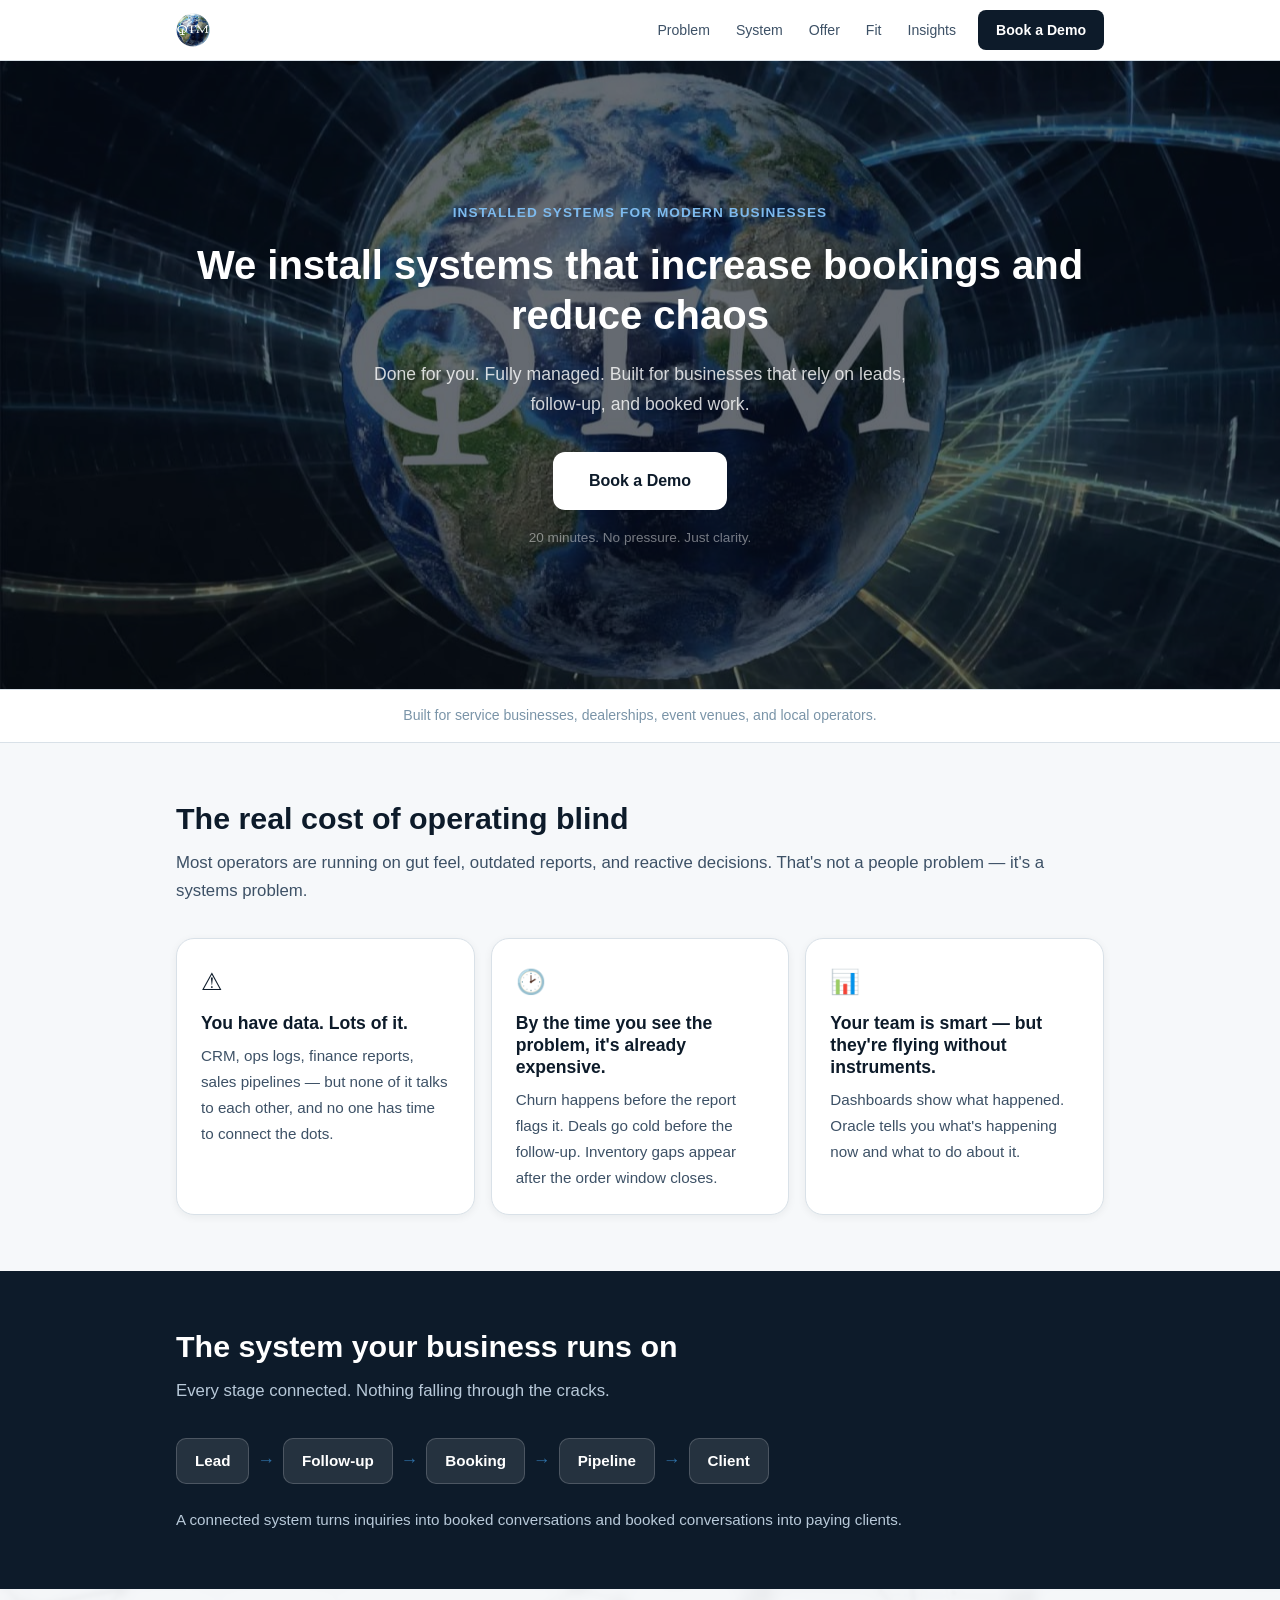
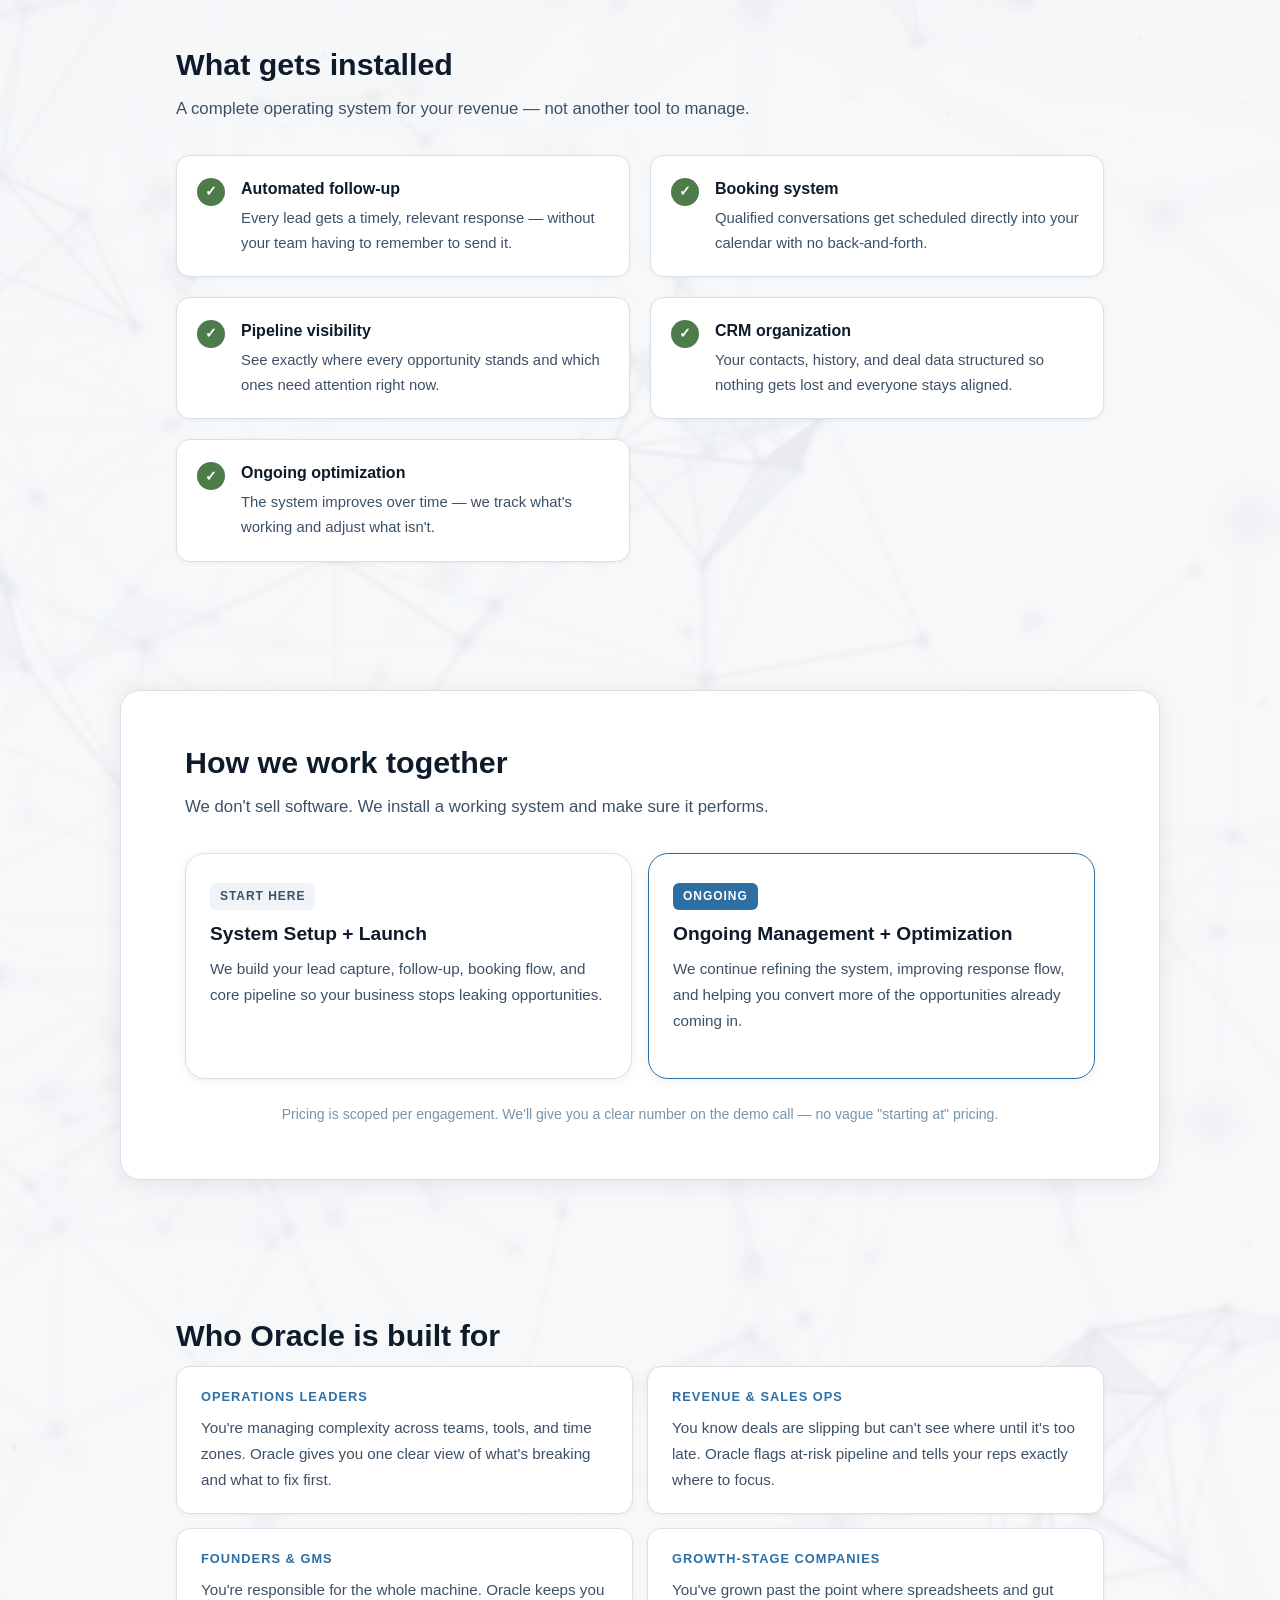
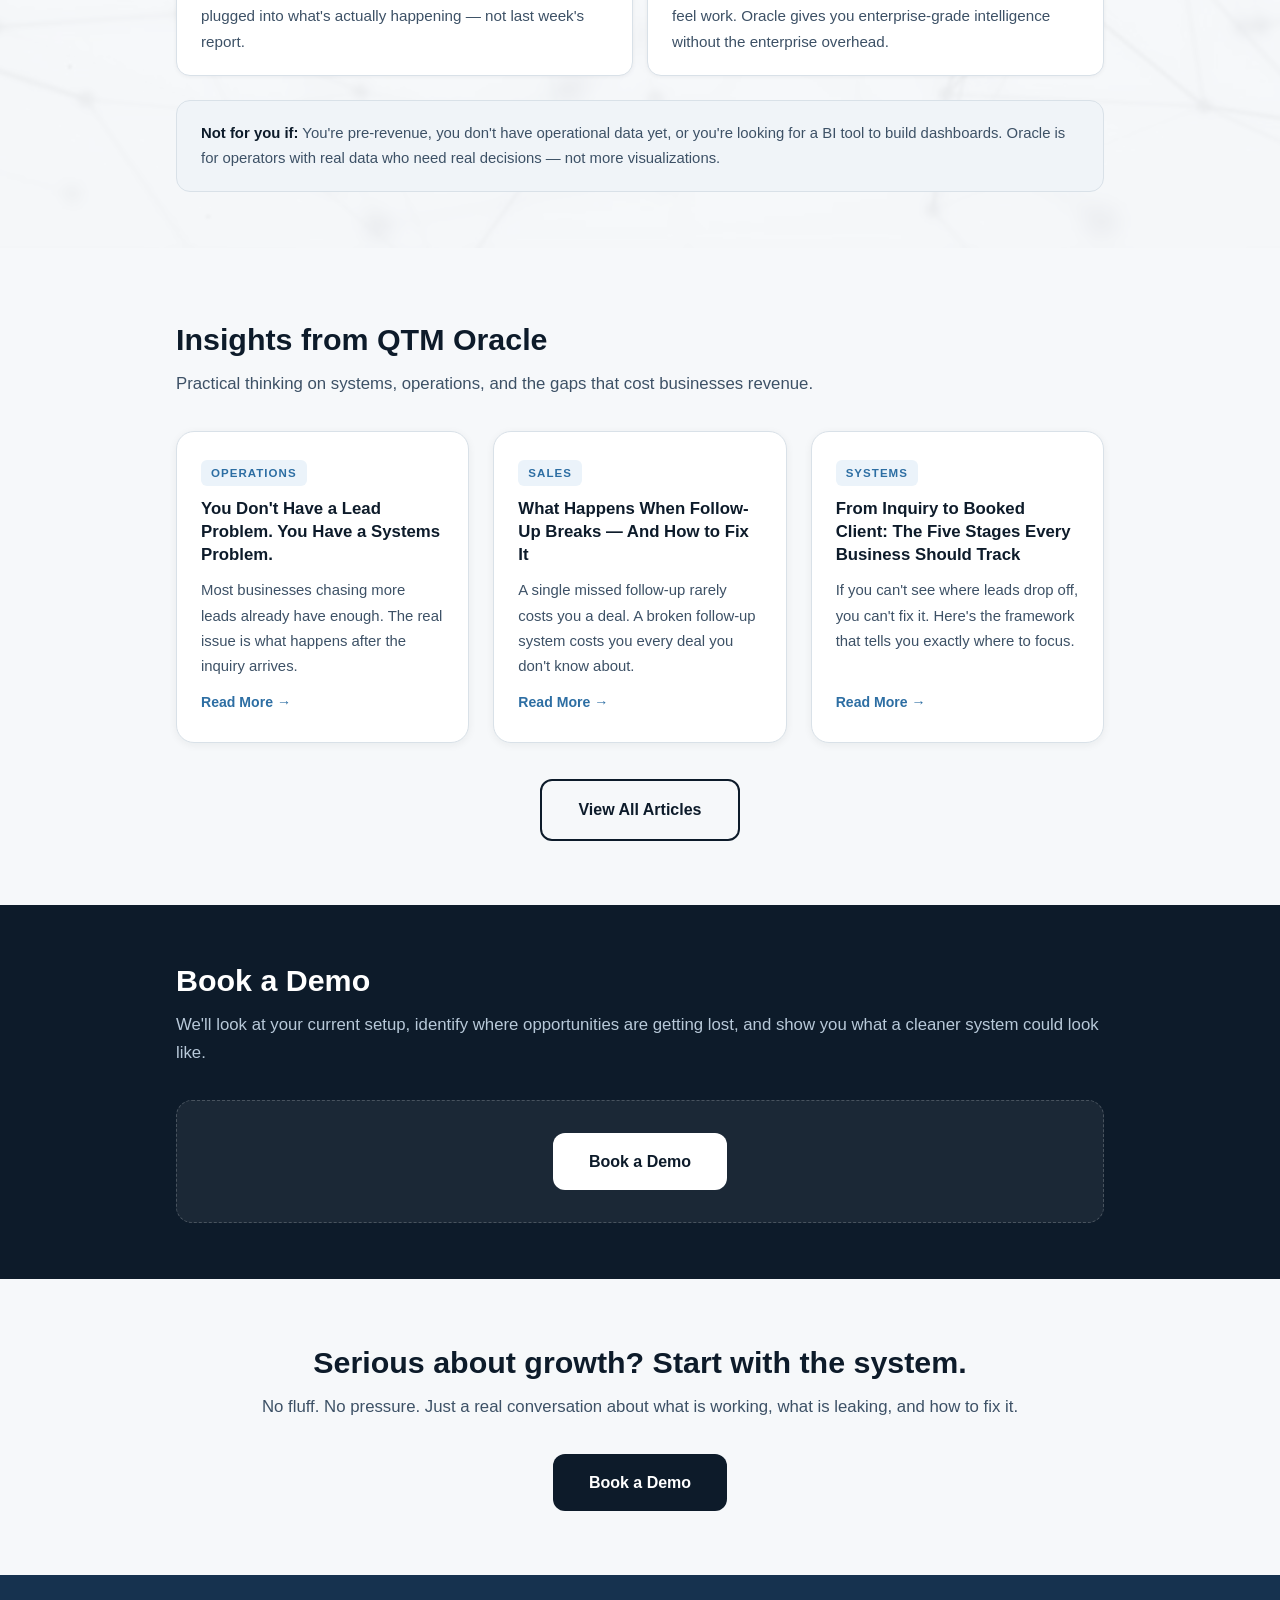
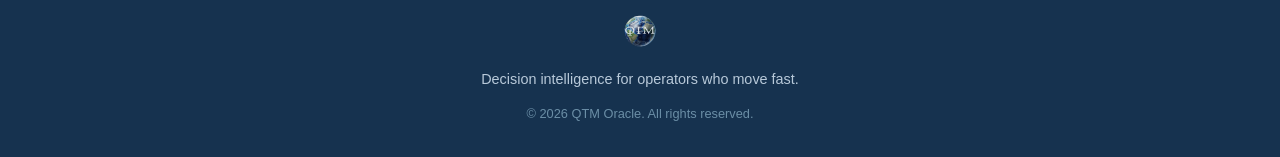
==== index.html @ 83e41370 "Initial QTM Oracle site" ====
<!DOCTYPE html>
<html lang="en">
<head>
  <meta charset="UTF-8" />
  <meta name="viewport" content="width=device-width, initial-scale=1.0" />
  <title>QTM Oracle — AI-Powered Decision Intelligence</title>
  <link rel="stylesheet" href="./styles.css" />
</head>
<body>

  <!-- 1. SITE HEADER -->
  <header class="site-header">
    <div class="header-inner">
      <a href="#" class="header-logo-link">
        <img src="./assets/logo.png" alt="QTM Oracle" class="brand-logo" />
      </a>
      <nav class="header-nav">
        <a href="#problem" class="nav-link">Problem</a>
        <a href="#system" class="nav-link">System</a>
        <a href="#offer" class="nav-link">Offer</a>
        <a href="#fit" class="nav-link">Fit</a>
        <a href="./blog.html" class="nav-link">Insights</a>
        <a href="#booking" class="btn-nav">Book a Demo</a>
      </nav>
    </div>
  </header>

  <!-- 2. HERO -->
  <section class="hero">
    <div class="hero-overlay"></div>
    <div class="container hero-content">
      <p class="hero-eyebrow">Installed systems for modern businesses</p>
      <h1 class="hero-headline">We install systems that increase bookings and reduce chaos</h1>
      <p class="hero-sub">Done for you. Fully managed. Built for businesses that rely on leads, follow-up, and booked work.</p>
      <a href="#booking" class="btn btn-hero">Book a Demo</a>
      <p class="hero-footnote">20 minutes. No pressure. Just clarity.</p>
    </div>
  </section>

  <!-- TRUST BAR -->
  <div class="trust-bar">
    <div class="container">
      <p class="trust-line">Built for service businesses, dealerships, event venues, and local operators.</p>
    </div>
  </div>

  <!-- 3. PROBLEM SECTION -->
  <section class="problem" id="problem">
    <div class="container">
      <h2 class="section-title">The real cost of operating blind</h2>
      <p class="section-intro">Most operators are running on gut feel, outdated reports, and reactive decisions. That's not a people problem — it's a systems problem.</p>
      <div class="card-grid">
        <div class="card">
          <div class="card-icon">&#9888;</div>
          <h3>You have data. Lots of it.</h3>
          <p>CRM, ops logs, finance reports, sales pipelines — but none of it talks to each other, and no one has time to connect the dots.</p>
        </div>
        <div class="card">
          <div class="card-icon">&#128337;</div>
          <h3>By the time you see the problem, it's already expensive.</h3>
          <p>Churn happens before the report flags it. Deals go cold before the follow-up. Inventory gaps appear after the order window closes.</p>
        </div>
        <div class="card">
          <div class="card-icon">&#128202;</div>
          <h3>Your team is smart — but they're flying without instruments.</h3>
          <p>Dashboards show what happened. Oracle tells you what's happening now and what to do about it.</p>
        </div>
      </div>
    </div>
  </section>

  <!-- 4. SYSTEM FLOW (DARK BAND) -->
  <section class="system-flow dark-band" id="system">
    <div class="container">
      <h2 class="section-title-light">The system your business runs on</h2>
      <p class="section-intro-light">Every stage connected. Nothing falling through the cracks.</p>
      <div class="flow-pipeline">
        <div class="flow-node">Lead</div>
        <div class="flow-arrow">&#8594;</div>
        <div class="flow-node">Follow-up</div>
        <div class="flow-arrow">&#8594;</div>
        <div class="flow-node">Booking</div>
        <div class="flow-arrow">&#8594;</div>
        <div class="flow-node">Pipeline</div>
        <div class="flow-arrow">&#8594;</div>
        <div class="flow-node">Client</div>
      </div>
      <p class="flow-tagline">A connected system turns inquiries into booked conversations and booked conversations into paying clients.</p>
    </div>
  </section>

  <!-- MID-PAGE SYSTEM ZONE: sections 5–7 share one background layer -->
  <div class="system-zone">

  <!-- 5. WHAT WE INSTALL -->
  <section class="what-we-install">
    <div class="container">
      <h2 class="section-title">What gets installed</h2>
      <p class="section-intro">A complete operating system for your revenue — not another tool to manage.</p>
      <div class="install-list">
        <div class="install-item">
          <div class="install-check">&#10003;</div>
          <div>
            <strong>Automated follow-up</strong>
            <p>Every lead gets a timely, relevant response — without your team having to remember to send it.</p>
          </div>
        </div>
        <div class="install-item">
          <div class="install-check">&#10003;</div>
          <div>
            <strong>Booking system</strong>
            <p>Qualified conversations get scheduled directly into your calendar with no back-and-forth.</p>
          </div>
        </div>
        <div class="install-item">
          <div class="install-check">&#10003;</div>
          <div>
            <strong>Pipeline visibility</strong>
            <p>See exactly where every opportunity stands and which ones need attention right now.</p>
          </div>
        </div>
        <div class="install-item">
          <div class="install-check">&#10003;</div>
          <div>
            <strong>CRM organization</strong>
            <p>Your contacts, history, and deal data structured so nothing gets lost and everyone stays aligned.</p>
          </div>
        </div>
        <div class="install-item">
          <div class="install-check">&#10003;</div>
          <div>
            <strong>Ongoing optimization</strong>
            <p>The system improves over time — we track what's working and adjust what isn't.</p>
          </div>
        </div>
      </div>
    </div>
  </section>

  <!-- 6. OFFER / PRICING APPROACH -->
  <section class="offer" id="offer">
    <div class="container">
      <h2 class="section-title">How we work together</h2>
      <p class="section-intro">We don't sell software. We install a working system and make sure it performs.</p>
      <div class="offer-cards">
        <div class="offer-card">
          <div class="offer-badge">Start here</div>
          <h3>System Setup + Launch</h3>
          <p class="offer-desc">We build your lead capture, follow-up, booking flow, and core pipeline so your business stops leaking opportunities.</p>
        </div>
        <div class="offer-card offer-card-accent">
          <div class="offer-badge offer-badge-accent">Ongoing</div>
          <h3>Ongoing Management + Optimization</h3>
          <p class="offer-desc">We continue refining the system, improving response flow, and helping you convert more of the opportunities already coming in.</p>
        </div>
      </div>
      <p class="offer-footnote">Pricing is scoped per engagement. We'll give you a clear number on the demo call — no vague "starting at" pricing.</p>
    </div>
  </section>

  <!-- 7. WHO THIS IS FOR -->
  <section class="who-its-for" id="fit">
    <div class="container">
      <h2 class="section-title">Who Oracle is built for</h2>
      <div class="persona-grid">
        <div class="persona-card">
          <div class="persona-role">Operations Leaders</div>
          <p>You're managing complexity across teams, tools, and time zones. Oracle gives you one clear view of what's breaking and what to fix first.</p>
        </div>
        <div class="persona-card">
          <div class="persona-role">Revenue &amp; Sales Ops</div>
          <p>You know deals are slipping but can't see where until it's too late. Oracle flags at-risk pipeline and tells your reps exactly where to focus.</p>
        </div>
        <div class="persona-card">
          <div class="persona-role">Founders &amp; GMs</div>
          <p>You're responsible for the whole machine. Oracle keeps you plugged into what's actually happening — not last week's report.</p>
        </div>
        <div class="persona-card">
          <div class="persona-role">Growth-Stage Companies</div>
          <p>You've grown past the point where spreadsheets and gut feel work. Oracle gives you enterprise-grade intelligence without the enterprise overhead.</p>
        </div>
      </div>
      <div class="not-for">
        <p><strong>Not for you if:</strong> You're pre-revenue, you don't have operational data yet, or you're looking for a BI tool to build dashboards. Oracle is for operators with real data who need real decisions — not more visualizations.</p>
      </div>
    </div>
  </section>

  </div><!-- end .system-zone -->

  <!-- BLOG PREVIEW -->
  <section class="blog-preview" id="insights">
    <div class="container">
      <h2 class="section-title">Insights from QTM Oracle</h2>
      <p class="section-intro">Practical thinking on systems, operations, and the gaps that cost businesses revenue.</p>
      <div class="blog-grid">
        <article class="blog-card">
          <div class="blog-tag">Operations</div>
          <h3>You Don't Have a Lead Problem. You Have a Systems Problem.</h3>
          <p>Most businesses chasing more leads already have enough. The real issue is what happens after the inquiry arrives.</p>
          <a href="./blog/lead-problem-vs-systems-problem.html" class="blog-read-more">Read More &rarr;</a>
        </article>
        <article class="blog-card">
          <div class="blog-tag">Sales</div>
          <h3>What Happens When Follow-Up Breaks — And How to Fix It</h3>
          <p>A single missed follow-up rarely costs you a deal. A broken follow-up system costs you every deal you don't know about.</p>
          <a href="./blog/follow-up-breaks-and-how-to-fix-it.html" class="blog-read-more">Read More &rarr;</a>
        </article>
        <article class="blog-card">
          <div class="blog-tag">Systems</div>
          <h3>From Inquiry to Booked Client: The Five Stages Every Business Should Track</h3>
          <p>If you can't see where leads drop off, you can't fix it. Here's the framework that tells you exactly where to focus.</p>
          <a href="./blog/inquiry-to-booked-client-five-stages.html" class="blog-read-more">Read More &rarr;</a>
        </article>
      </div>
      <div class="blog-cta-row">
        <a href="./blog.html" class="btn btn-outline">View All Articles</a>
      </div>
    </div>
  </section>

  <!-- 8. BOOKING SECTION -->
  <section class="booking dark-band" id="booking">
    <div class="container">
      <h2 class="section-title-light">Book a Demo</h2>
      <p class="section-intro-light">We'll look at your current setup, identify where opportunities are getting lost, and show you what a cleaner system could look like.</p>
      <div class="booking-placeholder">
        <a href="mailto:hello@qtmoracle.com" class="btn btn-light">Book a Demo</a>
      </div>
    </div>
  </section>

  <!-- 9. FINAL CTA -->
  <section class="final-cta">
    <div class="container">
      <h2 class="section-title">Serious about growth? Start with the system.</h2>
      <p class="section-intro">No fluff. No pressure. Just a real conversation about what is working, what is leaking, and how to fix it.</p>
      <a href="#booking" class="btn btn-primary">Book a Demo</a>
    </div>
  </section>

  <!-- 10. FOOTER -->
  <footer class="footer">
    <div class="container">
      <img src="./assets/logo.png" alt="QTM Oracle" class="footer-logo" />
      <p class="footer-tagline">Decision intelligence for operators who move fast.</p>
      <p class="footer-copy">&copy; 2026 QTM Oracle. All rights reserved.</p>
    </div>
  </footer>

</body>
</html>
---- styles.css ----
/* ============================================
   QTM ORACLE — STYLES
   Mobile-first, plain CSS
   ============================================ */

/* --- RESET & BASE --- */
*, *::before, *::after {
  box-sizing: border-box;
  margin: 0;
  padding: 0;
}

html {
  scroll-behavior: smooth;
}

body {
  background-color: #F6F8FA;
  color: #0D1B2A;
  font-family: -apple-system, BlinkMacSystemFont, 'Segoe UI', Roboto, 'Helvetica Neue', Arial, sans-serif;
  font-size: 16px;
  line-height: 1.6;
  -webkit-font-smoothing: antialiased;
}

/* --- CONTAINER --- */
.container {
  width: 100%;
  max-width: 680px;
  margin: 0 auto;
  padding: 0 20px;
}

/* --- TYPOGRAPHY --- */
h1, h2, h3 {
  line-height: 1.25;
  font-weight: 700;
}

h1 { font-size: clamp(1.75rem, 5vw, 2.5rem); }
h2 { font-size: clamp(1.4rem, 4vw, 2rem); }
h3 { font-size: 1.1rem; }

p {
  color: #3D5166;
  line-height: 1.7;
}

/* --- BUTTONS --- */
.btn {
  display: block;
  width: 100%;
  padding: 16px 24px;
  min-height: 48px;
  border-radius: 12px;
  font-size: 1rem;
  font-weight: 600;
  text-align: center;
  text-decoration: none;
  cursor: pointer;
  border: none;
  transition: opacity 0.15s ease, transform 0.1s ease;
}

.btn:active {
  transform: scale(0.98);
}

.btn-primary {
  background-color: #0D1B2A;
  color: #FFFFFF;
}

.btn-primary:hover {
  opacity: 0.88;
}

.btn-light {
  background-color: #FFFFFF;
  color: #0D1B2A;
}

.btn-light:hover {
  opacity: 0.9;
}

/* --- SECTION TITLES --- */
.section-title {
  font-size: clamp(1.4rem, 4vw, 1.9rem);
  color: #0D1B2A;
  margin-bottom: 12px;
}

.section-title-light {
  font-size: clamp(1.4rem, 4vw, 1.9rem);
  color: #FFFFFF;
  margin-bottom: 12px;
}

.section-intro {
  color: #3D5166;
  font-size: 1.05rem;
  margin-bottom: 32px;
}

.section-intro-light {
  color: #B8C9D9;
  font-size: 1.05rem;
  margin-bottom: 32px;
}

/* ============================================
   SECTIONS
   ============================================ */

/* 1. SITE HEADER */
.site-header {
  position: sticky;
  top: 0;
  z-index: 100;
  background-color: #FFFFFF;
  border-bottom: 1px solid #D9E1E8;
}

.header-inner {
  max-width: 1040px;
  margin: 0 auto;
  padding: 0 20px;
  display: flex;
  align-items: center;
  justify-content: space-between;
  min-height: 60px;
}

.header-logo-link {
  display: flex;
  align-items: center;
  flex-shrink: 0;
  text-decoration: none;
}

.brand-logo {
  height: 34px;
  width: auto;
}

.header-nav {
  display: flex;
  align-items: center;
  gap: 2px;
}

/* Nav text links — hidden on mobile, shown on tablet+ */
.nav-link {
  display: none;
  font-size: 0.88rem;
  font-weight: 500;
  color: #3D5166;
  text-decoration: none;
  padding: 8px 12px;
  border-radius: 8px;
  transition: color 0.15s ease, background-color 0.15s ease;
  white-space: nowrap;
}

.nav-link:hover {
  color: #0D1B2A;
  background-color: #F0F4F8;
}

/* Header CTA button — always visible */
.btn-nav {
  display: inline-flex;
  align-items: center;
  font-size: 0.88rem;
  font-weight: 600;
  color: #FFFFFF;
  background-color: #0D1B2A;
  text-decoration: none;
  padding: 9px 18px;
  border-radius: 8px;
  min-height: 36px;
  white-space: nowrap;
  transition: opacity 0.15s ease;
  margin-left: 8px;
}

.btn-nav:hover {
  opacity: 0.85;
}

/* Anchor offset — prevent sticky header from covering section titles */
#problem, #system, #offer, #fit, #insights, #booking {
  scroll-margin-top: 68px;
}

/* 2. HERO */
.hero {
  position: relative;
  background-image: url('./assets/qtm-splash.png');
  background-size: cover;
  background-position: center;
  background-repeat: no-repeat;
  padding: 80px 0;
  text-align: center;
}

.hero-overlay {
  position: absolute;
  inset: 0;
  background-color: rgba(8, 16, 26, 0.62);
  z-index: 0;
}

.hero-content {
  position: relative;
  z-index: 1;
}

.hero-eyebrow {
  font-size: 0.85rem;
  font-weight: 600;
  text-transform: uppercase;
  letter-spacing: 0.08em;
  color: #7DBAEE;
  margin-bottom: 16px;
}

.hero-headline {
  color: #FFFFFF;
  margin-bottom: 20px;
}

.hero-sub {
  font-size: 1.1rem;
  color: rgba(255, 255, 255, 0.8);
  margin-bottom: 32px;
  max-width: 560px;
  margin-left: auto;
  margin-right: auto;
}

.hero-footnote {
  font-size: 0.85rem;
  color: rgba(255, 255, 255, 0.45);
  margin-top: 16px;
}

/* Hero CTA button — white fill, dark text for contrast over image */
.btn-hero {
  background-color: #FFFFFF;
  color: #0D1B2A;
}

.btn-hero:hover {
  opacity: 0.9;
}

/* TRUST BAR */
.trust-bar {
  padding: 14px 0;
  border-top: 1px solid #D9E1E8;
  border-bottom: 1px solid #D9E1E8;
  background: #FFFFFF;
  text-align: center;
}

.trust-line {
  font-size: 0.88rem;
  color: #7A94A8;
  margin: 0;
}

/* 3. PROBLEM SECTION */
.problem {
  padding: 56px 0;
}

.card-grid {
  display: flex;
  flex-direction: column;
  gap: 16px;
}

.card {
  background: #FFFFFF;
  border: 1px solid #D9E1E8;
  border-radius: 18px;
  padding: 24px;
  box-shadow: 0 2px 8px rgba(13, 27, 42, 0.06);
}

.card-icon {
  font-size: 1.5rem;
  margin-bottom: 12px;
}

.card h3 {
  color: #0D1B2A;
  margin-bottom: 8px;
}

.card p {
  font-size: 0.95rem;
}

/* 4. SYSTEM FLOW — DARK BAND */
.dark-band {
  background-color: #0D1B2A;
  padding: 56px 0;
}

.flow-pipeline {
  display: flex;
  flex-wrap: wrap;
  align-items: center;
  gap: 8px;
  margin-bottom: 24px;
}

.flow-node {
  background: rgba(255, 255, 255, 0.1);
  border: 1px solid rgba(255, 255, 255, 0.18);
  border-radius: 10px;
  padding: 10px 18px;
  color: #FFFFFF;
  font-size: 0.95rem;
  font-weight: 600;
  white-space: nowrap;
}

.flow-arrow {
  color: #2D6EA3;
  font-size: 1.1rem;
  font-weight: 700;
  line-height: 1;
}

.flow-tagline {
  color: #B8C9D9;
  font-size: 0.95rem;
  line-height: 1.6;
}

/* MID-PAGE SYSTEM ZONE (sections 5–7) */
.system-zone {
  position: relative;
  isolation: isolate;
}

.system-zone::before {
  content: '';
  position: absolute;
  inset: 0;
  background-image: url('./assets/pattern.jpg');
  background-size: cover;
  background-position: center;
  background-repeat: no-repeat;
  opacity: 0.06;
  z-index: -1;
  pointer-events: none;
}

/* 5. WHAT WE INSTALL */
.what-we-install {
  padding: 56px 0;
}

.install-list {
  display: flex;
  flex-direction: column;
  gap: 20px;
}

.install-item {
  display: flex;
  align-items: flex-start;
  gap: 16px;
  background: #FFFFFF;
  border: 1px solid #D9E1E8;
  border-radius: 14px;
  padding: 20px;
  box-shadow: 0 1px 4px rgba(13, 27, 42, 0.05);
}

.install-check {
  flex-shrink: 0;
  width: 28px;
  height: 28px;
  background: #4D7C4A;
  color: #FFFFFF;
  border-radius: 50%;
  display: flex;
  align-items: center;
  justify-content: center;
  font-size: 0.85rem;
  font-weight: 700;
  margin-top: 2px;
}

.install-item strong {
  display: block;
  color: #0D1B2A;
  font-size: 1rem;
  margin-bottom: 4px;
}

.install-item p {
  font-size: 0.93rem;
  margin: 0;
}

/* 6. OFFER / PRICING */
.offer {
  padding: 72px 0 64px;
  background: transparent;
}

.offer .container {
  background: #FFFFFF;
  border: 1px solid #D9E1E8;
  border-radius: 20px;
  box-shadow: 0 4px 24px rgba(13, 27, 42, 0.08);
  padding: 36px 28px;
}

.offer-cards {
  display: flex;
  flex-direction: column;
  gap: 16px;
  margin-bottom: 24px;
}

.offer-card {
  background: #FFFFFF;
  border: 1px solid #D9E1E8;
  border-radius: 20px;
  padding: 28px 24px;
  box-shadow: 0 2px 10px rgba(13, 27, 42, 0.07);
}

.offer-card-accent {
  border-color: #2D6EA3;
  background: #FFFFFF;
}

.offer-badge {
  display: inline-block;
  font-size: 0.75rem;
  font-weight: 700;
  text-transform: uppercase;
  letter-spacing: 0.08em;
  background: #F0F4F8;
  color: #3D5166;
  border-radius: 6px;
  padding: 4px 10px;
  margin-bottom: 12px;
}

.offer-badge-accent {
  background: #2D6EA3;
  color: #FFFFFF;
}

.offer-card h3 {
  color: #0D1B2A;
  font-size: 1.2rem;
  margin-bottom: 10px;
}

.offer-desc {
  font-size: 0.95rem;
  margin-bottom: 16px;
}

.offer-list {
  list-style: none;
  display: flex;
  flex-direction: column;
  gap: 8px;
}

.offer-list li {
  font-size: 0.93rem;
  color: #3D5166;
  padding-left: 20px;
  position: relative;
}

.offer-list li::before {
  content: "–";
  position: absolute;
  left: 0;
  color: #2D6EA3;
  font-weight: 700;
}

.offer-footnote {
  font-size: 0.88rem;
  color: #7A94A8;
  text-align: center;
}

/* 7. WHO THIS IS FOR */
.who-its-for {
  padding: 72px 0 56px;
}

.persona-grid {
  display: flex;
  flex-direction: column;
  gap: 14px;
  margin-bottom: 24px;
}

.persona-card {
  background: #FFFFFF;
  border: 1px solid #D9E1E8;
  border-radius: 14px;
  padding: 20px 24px;
  box-shadow: 0 1px 4px rgba(13, 27, 42, 0.05);
}

.persona-role {
  font-size: 0.8rem;
  font-weight: 700;
  text-transform: uppercase;
  letter-spacing: 0.08em;
  color: #2D6EA3;
  margin-bottom: 8px;
}

.persona-card p {
  font-size: 0.95rem;
}

.not-for {
  background: #F0F4F8;
  border: 1px solid #D9E1E8;
  border-radius: 14px;
  padding: 20px 24px;
}

.not-for p {
  font-size: 0.93rem;
  color: #3D5166;
}

.not-for strong {
  color: #0D1B2A;
}

/* 8. BOOKING */
.booking {
  /* extends .dark-band */
}

.booking-placeholder {
  background: rgba(255, 255, 255, 0.06);
  border: 1px dashed rgba(255, 255, 255, 0.2);
  border-radius: 16px;
  padding: 32px 24px;
  text-align: center;
}

.booking-note {
  color: #B8C9D9;
  font-size: 1rem;
  margin-bottom: 20px;
}

/* 9. FINAL CTA */
.final-cta {
  padding: 64px 0;
  text-align: center;
}

.final-cta .section-intro {
  margin-bottom: 32px;
}

/* 10. FOOTER */
.footer {
  background: #16324F;
  padding: 40px 0 32px;
  text-align: center;
}

.footer-logo {
  height: 32px;
  width: auto;
  margin-bottom: 12px;
  opacity: 0.85;
}

.footer-tagline {
  color: #B8C9D9;
  font-size: 0.9rem;
  margin-bottom: 12px;
}

.footer-copy {
  color: #6B8EA6;
  font-size: 0.8rem;
}

/* BLOG PREVIEW (homepage) */
.blog-preview {
  padding: 72px 0 64px;
}

.blog-grid {
  display: flex;
  flex-direction: column;
  gap: 20px;
  margin-bottom: 36px;
}

.blog-card {
  background: #FFFFFF;
  border: 1px solid #D9E1E8;
  border-radius: 18px;
  padding: 28px 24px;
  box-shadow: 0 2px 8px rgba(13, 27, 42, 0.06);
  display: flex;
  flex-direction: column;
  gap: 12px;
}

.blog-tag {
  display: inline-block;
  font-size: 0.72rem;
  font-weight: 700;
  text-transform: uppercase;
  letter-spacing: 0.09em;
  color: #2D6EA3;
  background: #EBF3FA;
  border-radius: 6px;
  padding: 4px 10px;
  align-self: flex-start;
}

.blog-card h3 {
  color: #0D1B2A;
  font-size: 1.05rem;
  line-height: 1.35;
  margin: 0;
}

.blog-card p {
  font-size: 0.93rem;
  color: #3D5166;
  margin: 0;
  flex: 1;
}

.blog-read-more {
  font-size: 0.88rem;
  font-weight: 600;
  color: #2D6EA3;
  text-decoration: none;
  align-self: flex-start;
}

.blog-read-more:hover {
  text-decoration: underline;
}

.blog-cta-row {
  text-align: center;
}

/* Outlined button variant */
.btn-outline {
  display: inline-block;
  padding: 14px 32px;
  min-height: 48px;
  border-radius: 12px;
  font-size: 1rem;
  font-weight: 600;
  text-align: center;
  text-decoration: none;
  color: #0D1B2A;
  background: transparent;
  border: 2px solid #0D1B2A;
  transition: background-color 0.15s ease, color 0.15s ease;
}

.btn-outline:hover {
  background-color: #0D1B2A;
  color: #FFFFFF;
}

/* BLOG INDEX PAGE */
.blog-page-header {
  padding: 56px 0 48px;
  border-bottom: 1px solid #D9E1E8;
}

.blog-page-header h1 {
  color: #0D1B2A;
  margin-bottom: 12px;
}

.blog-page-header p {
  font-size: 1.05rem;
  max-width: 560px;
}

.blog-index-section {
  padding: 56px 0 72px;
}

.blog-index-grid {
  display: flex;
  flex-direction: column;
  gap: 24px;
}

/* BLOG POST PAGE */
.post-nav {
  padding: 20px 0;
  border-bottom: 1px solid #D9E1E8;
}

.post-back {
  font-size: 0.88rem;
  font-weight: 500;
  color: #3D5166;
  text-decoration: none;
}

.post-back:hover {
  color: #0D1B2A;
}

.post-header {
  padding: 48px 0 36px;
}

.post-tag {
  display: inline-block;
  font-size: 0.72rem;
  font-weight: 700;
  text-transform: uppercase;
  letter-spacing: 0.09em;
  color: #2D6EA3;
  background: #EBF3FA;
  border-radius: 6px;
  padding: 4px 10px;
  margin-bottom: 16px;
}

.post-title {
  color: #0D1B2A;
  font-size: clamp(1.5rem, 4vw, 2.2rem);
  line-height: 1.2;
  margin-bottom: 16px;
}

.post-meta {
  font-size: 0.85rem;
  color: #7A94A8;
}

.post-body {
  padding-bottom: 72px;
  max-width: 640px;
}

.post-body h2 {
  color: #0D1B2A;
  font-size: 1.25rem;
  margin-top: 40px;
  margin-bottom: 12px;
}

.post-body p {
  font-size: 1rem;
  line-height: 1.8;
  color: #3D5166;
  margin-bottom: 20px;
}

.post-body ul {
  margin: 0 0 20px 0;
  padding-left: 20px;
}

.post-body li {
  font-size: 1rem;
  line-height: 1.8;
  color: #3D5166;
  margin-bottom: 8px;
}

.post-body strong {
  color: #0D1B2A;
}

.post-cta-block {
  margin-top: 48px;
  background: #0D1B2A;
  border-radius: 18px;
  padding: 32px 28px;
  text-align: center;
}

.post-cta-block h3 {
  color: #FFFFFF;
  margin-bottom: 10px;
}

.post-cta-block p {
  color: #B8C9D9;
  font-size: 0.95rem;
  margin-bottom: 20px;
}

/* ============================================
   TABLET (min-width: 640px)
   Multi-column layouts, button sizing
   ============================================ */
@media (min-width: 640px) {
  .container {
    padding: 0 32px;
  }

  .header-inner {
    padding: 0 32px;
  }

  .nav-link {
    display: inline-block;
  }

  .btn {
    display: inline-block;
    width: auto;
    padding: 16px 36px;
  }

  /* Hero + final CTA centered buttons */
  .hero .btn,
  .final-cta .btn {
    display: inline-block;
    width: auto;
  }

  /* Two-column offer cards */
  .offer-cards {
    flex-direction: row;
    gap: 16px;
  }

  .offer-card {
    flex: 1;
  }

  /* Two-column persona grid */
  .persona-grid {
    display: grid;
    grid-template-columns: 1fr 1fr;
    gap: 14px;
  }
}

/* ============================================
   DESKTOP (min-width: 900px)
   Wider container, scaled sections
   ============================================ */
@media (min-width: 900px) {
  /* Widen the global content column */
  .container {
    max-width: 1040px;
    padding: 0 56px;
  }

  .header-inner {
    padding: 0 56px;
  }

  /* Hero stays wide naturally — constrain text only */
  .hero {
    padding: 140px 0;
  }

  /* What we install: 2-column grid */
  .install-list {
    display: grid;
    grid-template-columns: 1fr 1fr;
    gap: 20px;
  }

  /* Offer panel: more generous padding at wider scale */
  .offer .container {
    padding: 52px 64px;
  }

  /* Problem cards: 3 columns */
  .card-grid {
    flex-direction: row;
    align-items: stretch;
  }

  .card {
    flex: 1;
  }

  /* Blog preview: 3-column grid */
  .blog-grid {
    display: grid;
    grid-template-columns: repeat(3, 1fr);
    gap: 24px;
  }

  /* Blog index: 3-column grid */
  .blog-index-grid {
    display: grid;
    grid-template-columns: repeat(3, 1fr);
    gap: 24px;
  }
}
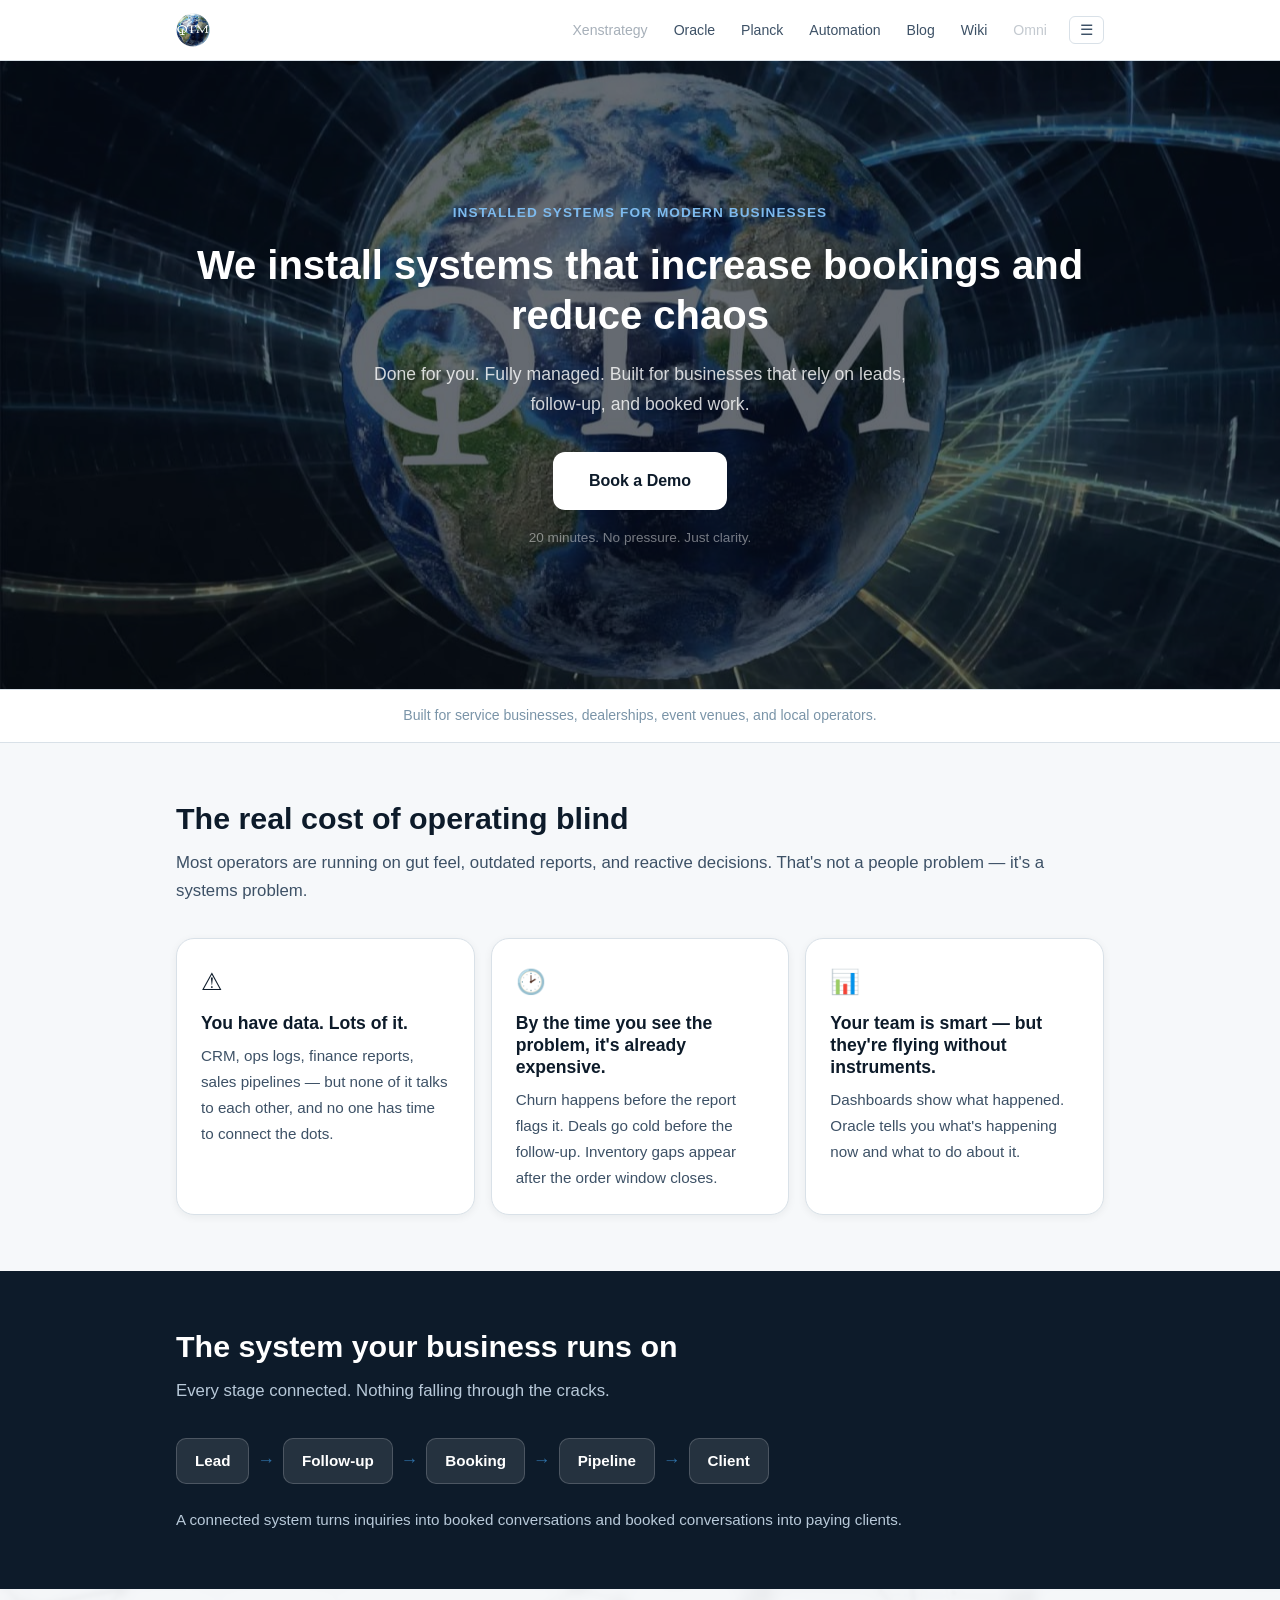
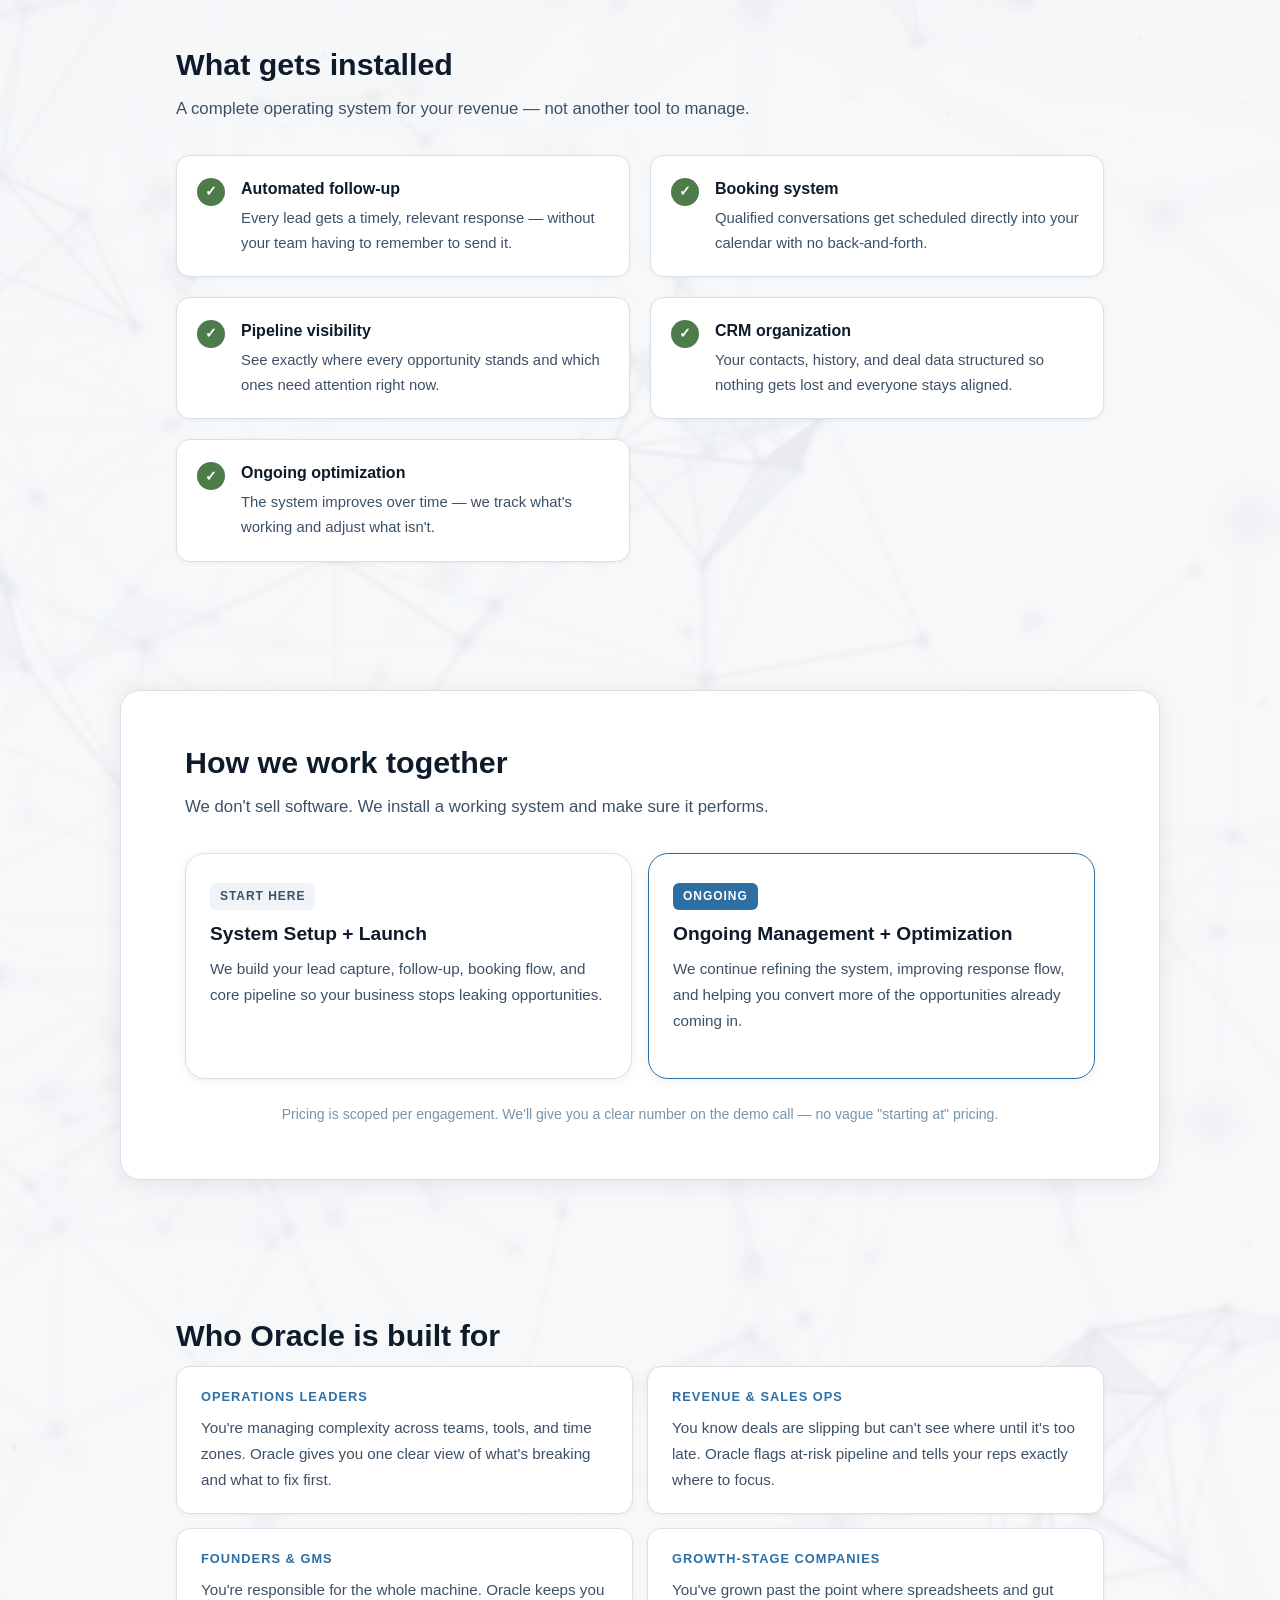
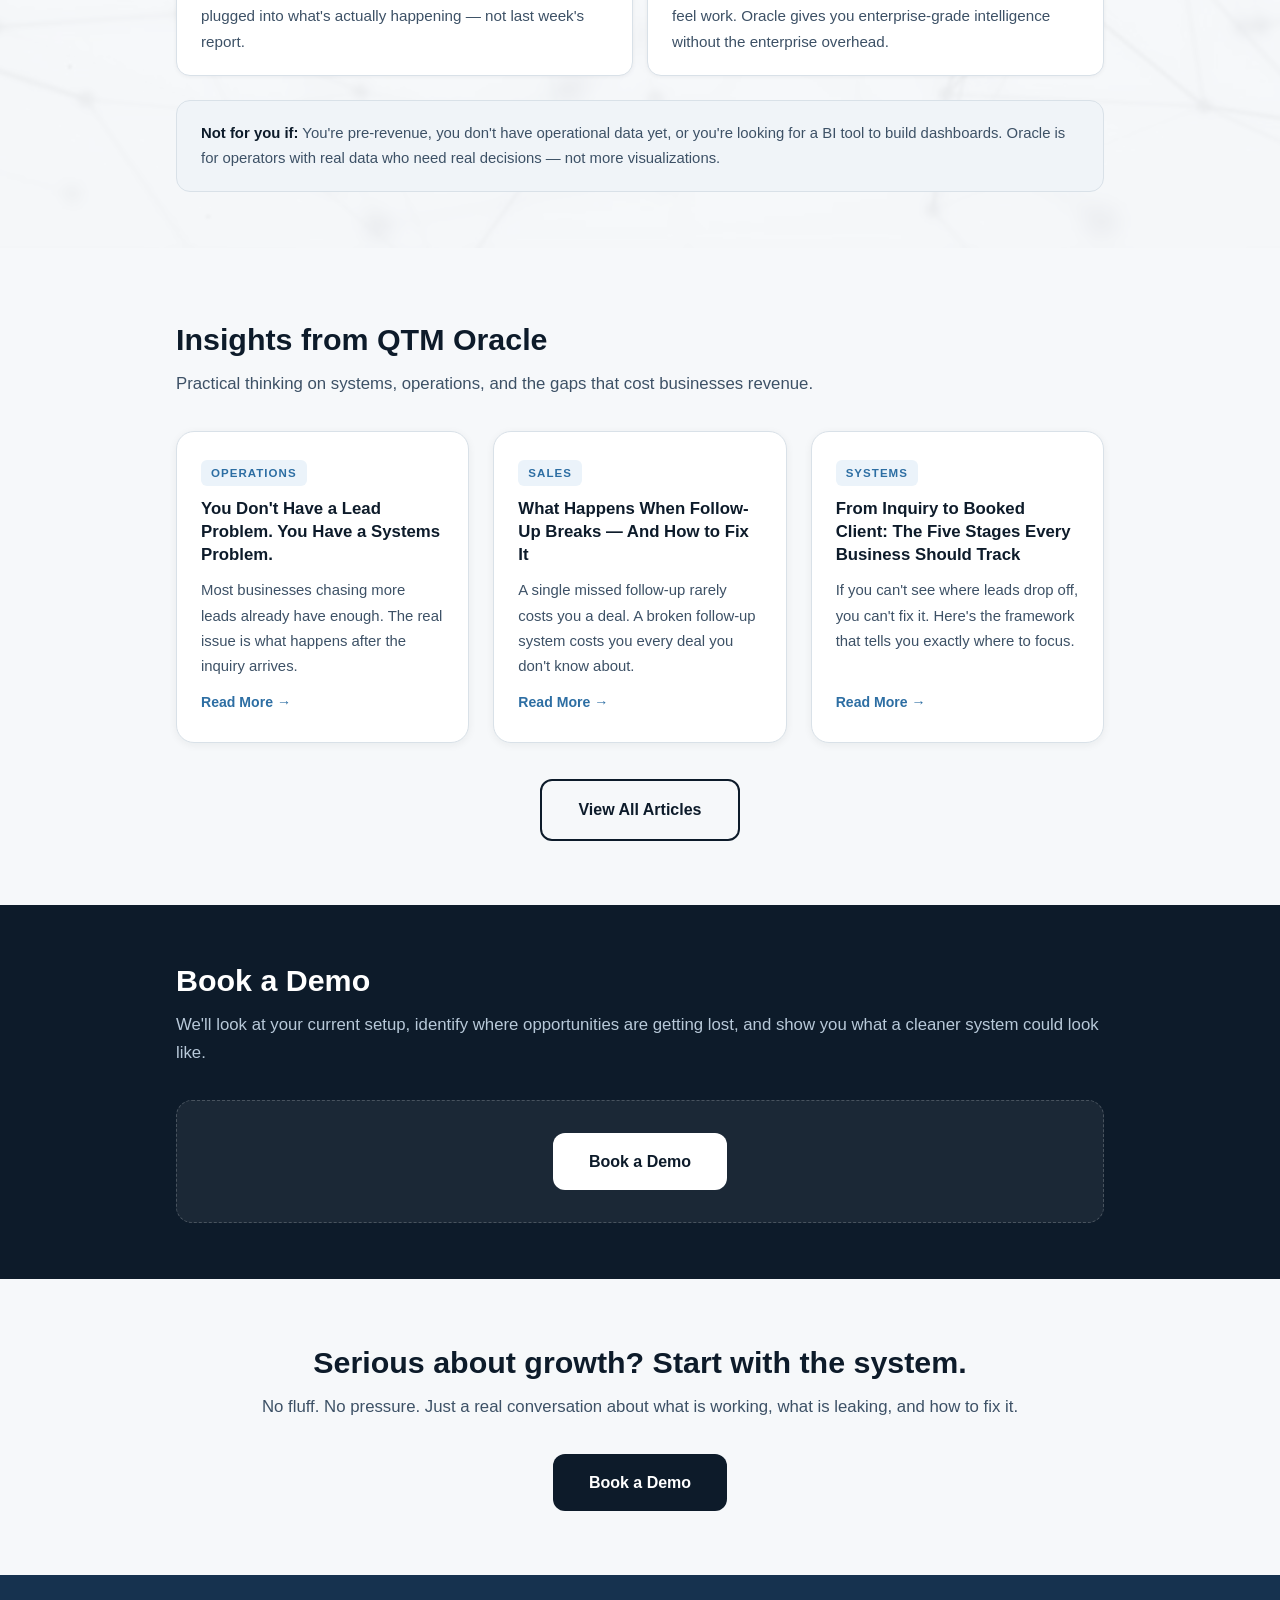
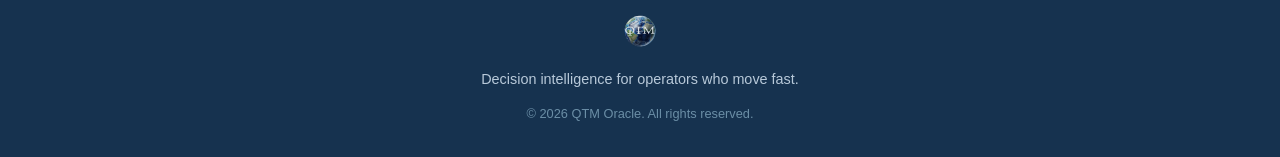
==== commit 6ebf7d06: "nav update" ====
--- a/index.html
+++ b/index.html
@@ -15,12 +15,36 @@
         <img src="./assets/logo.png" alt="QTM Oracle" class="brand-logo" />
       </a>
       <nav class="header-nav">
-        <a href="#problem" class="nav-link">Problem</a>
-        <a href="#system" class="nav-link">System</a>
-        <a href="#offer" class="nav-link">Offer</a>
-        <a href="#fit" class="nav-link">Fit</a>
-        <a href="./blog.html" class="nav-link">Insights</a>
-        <a href="#booking" class="btn-nav">Book a Demo</a>
+        <a href="https://xenstrategy.com" class="nav-link" style="opacity:0.45;">Xenstrategy</a>
+        <a href="https://app.qtmoracle.com" class="nav-link">Oracle</a>
+        <a href="https://planck.qtmoracle.com" class="nav-link">Planck</a>
+        <a href="https://app.qtmoracle.com/automation" class="nav-link">Automation</a>
+        <a href="https://app.qtmoracle.com/blog" class="nav-link">Blog</a>
+        <a href="https://wiki.qtmoracle.com" class="nav-link">Wiki</a>
+        <span class="nav-omni">Omni</span>
+        <div class="nav-menu-wrap">
+          <button class="nav-menu-btn" aria-label="Page sections" aria-expanded="false">&#9776;</button>
+          <div class="nav-dropdown" id="navDropdown">
+            <div class="nav-dropdown-eco">
+              <p class="nav-dropdown-sec-label">Ecosystem</p>
+              <a href="https://xenstrategy.com" class="nav-dropdown-item" style="opacity:0.6;">Xenstrategy</a>
+              <a href="https://app.qtmoracle.com" class="nav-dropdown-item">Oracle</a>
+              <a href="https://planck.qtmoracle.com" class="nav-dropdown-item">Planck</a>
+              <a href="https://app.qtmoracle.com/automation" class="nav-dropdown-item">Automation</a>
+              <a href="https://app.qtmoracle.com/blog" class="nav-dropdown-item">Blog</a>
+              <a href="https://wiki.qtmoracle.com" class="nav-dropdown-item">Wiki</a>
+              <span class="nav-dropdown-item" style="opacity:0.3;cursor:default;pointer-events:none;">Omni</span>
+            </div>
+            <hr class="nav-dropdown-divider">
+            <p class="nav-dropdown-sec-label">Page</p>
+            <a href="#problem" class="nav-dropdown-item">Problem</a>
+            <a href="#system" class="nav-dropdown-item">System</a>
+            <a href="#offer" class="nav-dropdown-item">Offer</a>
+            <a href="#fit" class="nav-dropdown-item">Fit</a>
+            <a href="#insights" class="nav-dropdown-item">Insights</a>
+            <a href="#booking" class="nav-dropdown-item nav-dropdown-cta">Book a Demo</a>
+          </div>
+        </div>
       </nav>
     </div>
   </header>
@@ -225,7 +249,7 @@
       <h2 class="section-title-light">Book a Demo</h2>
       <p class="section-intro-light">We'll look at your current setup, identify where opportunities are getting lost, and show you what a cleaner system could look like.</p>
       <div class="booking-placeholder">
-        <a href="mailto:hello@qtmoracle.com" class="btn btn-light">Book a Demo</a>
+        <a href="mailto:qtmoracle@gmail.com" class="btn btn-light">Book a Demo</a>
       </div>
     </div>
   </section>
@@ -248,5 +272,23 @@
     </div>
   </footer>
 
+  <script>
+    const btn = document.querySelector('.nav-menu-btn');
+    const dropdown = document.getElementById('navDropdown');
+    if (btn && dropdown) {
+      btn.addEventListener('click', function(e) {
+        e.stopPropagation();
+        const open = dropdown.classList.toggle('open');
+        btn.setAttribute('aria-expanded', String(open));
+      });
+      document.addEventListener('click', function() {
+        dropdown.classList.remove('open');
+        btn.setAttribute('aria-expanded', 'false');
+      });
+      dropdown.addEventListener('click', function(e) {
+        e.stopPropagation();
+      });
+    }
+  </script>
 </body>
 </html>
--- a/styles.css
+++ b/styles.css
@@ -921,3 +921,115 @@
     gap: 24px;
   }
 }
+
+/* ============================================
+   HAMBURGER MENU
+   ============================================ */
+.nav-omni {
+  opacity: 0.3;
+  cursor: default;
+  pointer-events: none;
+  font-size: 0.88rem;
+  font-weight: 500;
+  color: #3D5166;
+  padding: 8px 12px;
+}
+
+.nav-menu-wrap {
+  position: relative;
+}
+
+.nav-menu-btn {
+  background: none;
+  border: 1px solid #D9E1E8;
+  border-radius: 6px;
+  padding: 5px 10px;
+  cursor: pointer;
+  font-size: 0.95rem;
+  color: #3D5166;
+  margin-left: 8px;
+  transition: border-color 0.15s ease, background-color 0.15s ease;
+  line-height: 1;
+}
+
+.nav-menu-btn:hover {
+  border-color: #B0BEC8;
+  background-color: #F0F4F8;
+}
+
+.nav-dropdown {
+  display: none;
+  position: absolute;
+  top: calc(100% + 8px);
+  right: 0;
+  background: #FFFFFF;
+  border: 1px solid #D9E1E8;
+  border-radius: 10px;
+  box-shadow: 0 4px 20px rgba(13, 27, 42, 0.13);
+  padding: 6px;
+  min-width: 160px;
+  z-index: 200;
+}
+
+.nav-dropdown.open {
+  display: block;
+}
+
+.nav-dropdown-item {
+  display: block;
+  padding: 8px 12px;
+  font-size: 0.88rem;
+  color: #3D5166;
+  text-decoration: none;
+  border-radius: 6px;
+  transition: background-color 0.1s ease, color 0.1s ease;
+}
+
+.nav-dropdown-item:hover {
+  background-color: #F0F4F8;
+  color: #0D1B2A;
+}
+
+.nav-dropdown-cta {
+  margin-top: 4px;
+  background-color: #0D1B2A;
+  color: #FFFFFF !important;
+  font-weight: 600;
+  text-align: center;
+}
+
+.nav-dropdown-cta:hover {
+  background-color: #1a2f44 !important;
+}
+
+/* Eco section in dropdown — mobile only */
+.nav-dropdown-eco { display: none; }
+
+.nav-dropdown-divider {
+  display: none;
+  border: none;
+  border-top: 1px solid #D9E1E8;
+  margin: 6px 4px;
+}
+
+.nav-dropdown-sec-label {
+  display: none;
+  font-size: 0.72rem;
+  font-weight: 700;
+  text-transform: uppercase;
+  letter-spacing: 0.08em;
+  color: #7A94A8;
+  padding: 4px 12px 2px;
+  margin: 0;
+}
+
+/* Blog mobile hamburger — hidden on desktop */
+.nav-menu-mobile-only { display: none; }
+
+@media (max-width: 639px) {
+  .btn-nav { display: none !important; }
+  .nav-dropdown-eco { display: block; }
+  .nav-dropdown-divider { display: block; }
+  .nav-dropdown-sec-label { display: block; }
+  .nav-menu-mobile-only { display: block !important; }
+}
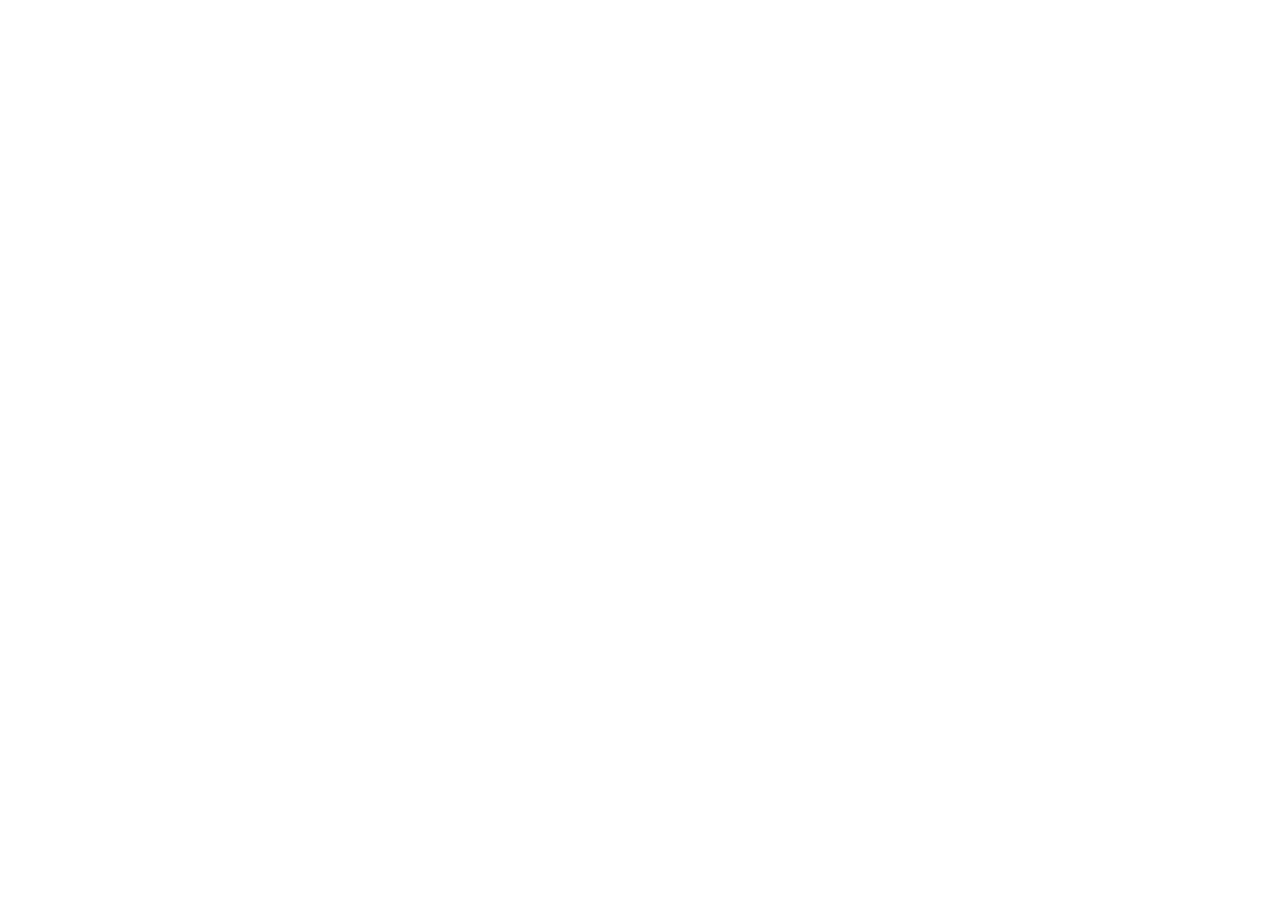
==== commit 5ee88b32: "Redirect qtmoracle root to canonical automation page" ====
--- a/index.html
+++ b/index.html
@@ -3,292 +3,29 @@
 <head>
   <meta charset="UTF-8" />
   <meta name="viewport" content="width=device-width, initial-scale=1.0" />
-  <title>QTM Oracle — AI-Powered Decision Intelligence</title>
-  <link rel="stylesheet" href="./styles.css" />
+  <title>QTM Oracle Automation</title>
+  <link rel="canonical" href="https://app.qtmoracle.com/automation" />
+  <meta http-equiv="refresh" content="0;url=https://app.qtmoracle.com/automation" />
+  <style>
+    body {
+      margin: 0;
+      font-family: system-ui, sans-serif;
+      background: #0a0a0a;
+      color: #f5f5f5;
+      display: flex;
+      align-items: center;
+      justify-content: center;
+      min-height: 100vh;
+      text-align: center;
+    }
+    a {
+      color: #f5f5f5;
+      font-size: 1rem;
+      text-decoration: underline;
+    }
+  </style>
 </head>
 <body>
-
-  <!-- 1. SITE HEADER -->
-  <header class="site-header">
-    <div class="header-inner">
-      <a href="#" class="header-logo-link">
-        <img src="./assets/logo.png" alt="QTM Oracle" class="brand-logo" />
-      </a>
-      <nav class="header-nav">
-        <a href="https://xenstrategy.com" class="nav-link" style="opacity:0.45;">Xenstrategy</a>
-        <a href="https://app.qtmoracle.com" class="nav-link">Oracle</a>
-        <a href="https://planck.qtmoracle.com" class="nav-link">Planck</a>
-        <a href="https://app.qtmoracle.com/automation" class="nav-link">Automation</a>
-        <a href="https://app.qtmoracle.com/blog" class="nav-link">Blog</a>
-        <a href="https://wiki.qtmoracle.com" class="nav-link">Wiki</a>
-        <span class="nav-omni">Omni</span>
-        <div class="nav-menu-wrap">
-          <button class="nav-menu-btn" aria-label="Page sections" aria-expanded="false">&#9776;</button>
-          <div class="nav-dropdown" id="navDropdown">
-            <div class="nav-dropdown-eco">
-              <p class="nav-dropdown-sec-label">Ecosystem</p>
-              <a href="https://xenstrategy.com" class="nav-dropdown-item" style="opacity:0.6;">Xenstrategy</a>
-              <a href="https://app.qtmoracle.com" class="nav-dropdown-item">Oracle</a>
-              <a href="https://planck.qtmoracle.com" class="nav-dropdown-item">Planck</a>
-              <a href="https://app.qtmoracle.com/automation" class="nav-dropdown-item">Automation</a>
-              <a href="https://app.qtmoracle.com/blog" class="nav-dropdown-item">Blog</a>
-              <a href="https://wiki.qtmoracle.com" class="nav-dropdown-item">Wiki</a>
-              <span class="nav-dropdown-item" style="opacity:0.3;cursor:default;pointer-events:none;">Omni</span>
-            </div>
-            <hr class="nav-dropdown-divider">
-            <p class="nav-dropdown-sec-label">Page</p>
-            <a href="#problem" class="nav-dropdown-item">Problem</a>
-            <a href="#system" class="nav-dropdown-item">System</a>
-            <a href="#offer" class="nav-dropdown-item">Offer</a>
-            <a href="#fit" class="nav-dropdown-item">Fit</a>
-            <a href="#insights" class="nav-dropdown-item">Insights</a>
-            <a href="#booking" class="nav-dropdown-item nav-dropdown-cta">Book a Demo</a>
-          </div>
-        </div>
-      </nav>
-    </div>
-  </header>
-
-  <!-- 2. HERO -->
-  <section class="hero">
-    <div class="hero-overlay"></div>
-    <div class="container hero-content">
-      <p class="hero-eyebrow">Installed systems for modern businesses</p>
-      <h1 class="hero-headline">We install systems that increase bookings and reduce chaos</h1>
-      <p class="hero-sub">Done for you. Fully managed. Built for businesses that rely on leads, follow-up, and booked work.</p>
-      <a href="#booking" class="btn btn-hero">Book a Demo</a>
-      <p class="hero-footnote">20 minutes. No pressure. Just clarity.</p>
-    </div>
-  </section>
-
-  <!-- TRUST BAR -->
-  <div class="trust-bar">
-    <div class="container">
-      <p class="trust-line">Built for service businesses, dealerships, event venues, and local operators.</p>
-    </div>
-  </div>
-
-  <!-- 3. PROBLEM SECTION -->
-  <section class="problem" id="problem">
-    <div class="container">
-      <h2 class="section-title">The real cost of operating blind</h2>
-      <p class="section-intro">Most operators are running on gut feel, outdated reports, and reactive decisions. That's not a people problem — it's a systems problem.</p>
-      <div class="card-grid">
-        <div class="card">
-          <div class="card-icon">&#9888;</div>
-          <h3>You have data. Lots of it.</h3>
-          <p>CRM, ops logs, finance reports, sales pipelines — but none of it talks to each other, and no one has time to connect the dots.</p>
-        </div>
-        <div class="card">
-          <div class="card-icon">&#128337;</div>
-          <h3>By the time you see the problem, it's already expensive.</h3>
-          <p>Churn happens before the report flags it. Deals go cold before the follow-up. Inventory gaps appear after the order window closes.</p>
-        </div>
-        <div class="card">
-          <div class="card-icon">&#128202;</div>
-          <h3>Your team is smart — but they're flying without instruments.</h3>
-          <p>Dashboards show what happened. Oracle tells you what's happening now and what to do about it.</p>
-        </div>
-      </div>
-    </div>
-  </section>
-
-  <!-- 4. SYSTEM FLOW (DARK BAND) -->
-  <section class="system-flow dark-band" id="system">
-    <div class="container">
-      <h2 class="section-title-light">The system your business runs on</h2>
-      <p class="section-intro-light">Every stage connected. Nothing falling through the cracks.</p>
-      <div class="flow-pipeline">
-        <div class="flow-node">Lead</div>
-        <div class="flow-arrow">&#8594;</div>
-        <div class="flow-node">Follow-up</div>
-        <div class="flow-arrow">&#8594;</div>
-        <div class="flow-node">Booking</div>
-        <div class="flow-arrow">&#8594;</div>
-        <div class="flow-node">Pipeline</div>
-        <div class="flow-arrow">&#8594;</div>
-        <div class="flow-node">Client</div>
-      </div>
-      <p class="flow-tagline">A connected system turns inquiries into booked conversations and booked conversations into paying clients.</p>
-    </div>
-  </section>
-
-  <!-- MID-PAGE SYSTEM ZONE: sections 5–7 share one background layer -->
-  <div class="system-zone">
-
-  <!-- 5. WHAT WE INSTALL -->
-  <section class="what-we-install">
-    <div class="container">
-      <h2 class="section-title">What gets installed</h2>
-      <p class="section-intro">A complete operating system for your revenue — not another tool to manage.</p>
-      <div class="install-list">
-        <div class="install-item">
-          <div class="install-check">&#10003;</div>
-          <div>
-            <strong>Automated follow-up</strong>
-            <p>Every lead gets a timely, relevant response — without your team having to remember to send it.</p>
-          </div>
-        </div>
-        <div class="install-item">
-          <div class="install-check">&#10003;</div>
-          <div>
-            <strong>Booking system</strong>
-            <p>Qualified conversations get scheduled directly into your calendar with no back-and-forth.</p>
-          </div>
-        </div>
-        <div class="install-item">
-          <div class="install-check">&#10003;</div>
-          <div>
-            <strong>Pipeline visibility</strong>
-            <p>See exactly where every opportunity stands and which ones need attention right now.</p>
-          </div>
-        </div>
-        <div class="install-item">
-          <div class="install-check">&#10003;</div>
-          <div>
-            <strong>CRM organization</strong>
-            <p>Your contacts, history, and deal data structured so nothing gets lost and everyone stays aligned.</p>
-          </div>
-        </div>
-        <div class="install-item">
-          <div class="install-check">&#10003;</div>
-          <div>
-            <strong>Ongoing optimization</strong>
-            <p>The system improves over time — we track what's working and adjust what isn't.</p>
-          </div>
-        </div>
-      </div>
-    </div>
-  </section>
-
-  <!-- 6. OFFER / PRICING APPROACH -->
-  <section class="offer" id="offer">
-    <div class="container">
-      <h2 class="section-title">How we work together</h2>
-      <p class="section-intro">We don't sell software. We install a working system and make sure it performs.</p>
-      <div class="offer-cards">
-        <div class="offer-card">
-          <div class="offer-badge">Start here</div>
-          <h3>System Setup + Launch</h3>
-          <p class="offer-desc">We build your lead capture, follow-up, booking flow, and core pipeline so your business stops leaking opportunities.</p>
-        </div>
-        <div class="offer-card offer-card-accent">
-          <div class="offer-badge offer-badge-accent">Ongoing</div>
-          <h3>Ongoing Management + Optimization</h3>
-          <p class="offer-desc">We continue refining the system, improving response flow, and helping you convert more of the opportunities already coming in.</p>
-        </div>
-      </div>
-      <p class="offer-footnote">Pricing is scoped per engagement. We'll give you a clear number on the demo call — no vague "starting at" pricing.</p>
-    </div>
-  </section>
-
-  <!-- 7. WHO THIS IS FOR -->
-  <section class="who-its-for" id="fit">
-    <div class="container">
-      <h2 class="section-title">Who Oracle is built for</h2>
-      <div class="persona-grid">
-        <div class="persona-card">
-          <div class="persona-role">Operations Leaders</div>
-          <p>You're managing complexity across teams, tools, and time zones. Oracle gives you one clear view of what's breaking and what to fix first.</p>
-        </div>
-        <div class="persona-card">
-          <div class="persona-role">Revenue &amp; Sales Ops</div>
-          <p>You know deals are slipping but can't see where until it's too late. Oracle flags at-risk pipeline and tells your reps exactly where to focus.</p>
-        </div>
-        <div class="persona-card">
-          <div class="persona-role">Founders &amp; GMs</div>
-          <p>You're responsible for the whole machine. Oracle keeps you plugged into what's actually happening — not last week's report.</p>
-        </div>
-        <div class="persona-card">
-          <div class="persona-role">Growth-Stage Companies</div>
-          <p>You've grown past the point where spreadsheets and gut feel work. Oracle gives you enterprise-grade intelligence without the enterprise overhead.</p>
-        </div>
-      </div>
-      <div class="not-for">
-        <p><strong>Not for you if:</strong> You're pre-revenue, you don't have operational data yet, or you're looking for a BI tool to build dashboards. Oracle is for operators with real data who need real decisions — not more visualizations.</p>
-      </div>
-    </div>
-  </section>
-
-  </div><!-- end .system-zone -->
-
-  <!-- BLOG PREVIEW -->
-  <section class="blog-preview" id="insights">
-    <div class="container">
-      <h2 class="section-title">Insights from QTM Oracle</h2>
-      <p class="section-intro">Practical thinking on systems, operations, and the gaps that cost businesses revenue.</p>
-      <div class="blog-grid">
-        <article class="blog-card">
-          <div class="blog-tag">Operations</div>
-          <h3>You Don't Have a Lead Problem. You Have a Systems Problem.</h3>
-          <p>Most businesses chasing more leads already have enough. The real issue is what happens after the inquiry arrives.</p>
-          <a href="./blog/lead-problem-vs-systems-problem.html" class="blog-read-more">Read More &rarr;</a>
-        </article>
-        <article class="blog-card">
-          <div class="blog-tag">Sales</div>
-          <h3>What Happens When Follow-Up Breaks — And How to Fix It</h3>
-          <p>A single missed follow-up rarely costs you a deal. A broken follow-up system costs you every deal you don't know about.</p>
-          <a href="./blog/follow-up-breaks-and-how-to-fix-it.html" class="blog-read-more">Read More &rarr;</a>
-        </article>
-        <article class="blog-card">
-          <div class="blog-tag">Systems</div>
-          <h3>From Inquiry to Booked Client: The Five Stages Every Business Should Track</h3>
-          <p>If you can't see where leads drop off, you can't fix it. Here's the framework that tells you exactly where to focus.</p>
-          <a href="./blog/inquiry-to-booked-client-five-stages.html" class="blog-read-more">Read More &rarr;</a>
-        </article>
-      </div>
-      <div class="blog-cta-row">
-        <a href="./blog.html" class="btn btn-outline">View All Articles</a>
-      </div>
-    </div>
-  </section>
-
-  <!-- 8. BOOKING SECTION -->
-  <section class="booking dark-band" id="booking">
-    <div class="container">
-      <h2 class="section-title-light">Book a Demo</h2>
-      <p class="section-intro-light">We'll look at your current setup, identify where opportunities are getting lost, and show you what a cleaner system could look like.</p>
-      <div class="booking-placeholder">
-        <a href="mailto:qtmoracle@gmail.com" class="btn btn-light">Book a Demo</a>
-      </div>
-    </div>
-  </section>
-
-  <!-- 9. FINAL CTA -->
-  <section class="final-cta">
-    <div class="container">
-      <h2 class="section-title">Serious about growth? Start with the system.</h2>
-      <p class="section-intro">No fluff. No pressure. Just a real conversation about what is working, what is leaking, and how to fix it.</p>
-      <a href="#booking" class="btn btn-primary">Book a Demo</a>
-    </div>
-  </section>
-
-  <!-- 10. FOOTER -->
-  <footer class="footer">
-    <div class="container">
-      <img src="./assets/logo.png" alt="QTM Oracle" class="footer-logo" />
-      <p class="footer-tagline">Decision intelligence for operators who move fast.</p>
-      <p class="footer-copy">&copy; 2026 QTM Oracle. All rights reserved.</p>
-    </div>
-  </footer>
-
-  <script>
-    const btn = document.querySelector('.nav-menu-btn');
-    const dropdown = document.getElementById('navDropdown');
-    if (btn && dropdown) {
-      btn.addEventListener('click', function(e) {
-        e.stopPropagation();
-        const open = dropdown.classList.toggle('open');
-        btn.setAttribute('aria-expanded', String(open));
-      });
-      document.addEventListener('click', function() {
-        dropdown.classList.remove('open');
-        btn.setAttribute('aria-expanded', 'false');
-      });
-      dropdown.addEventListener('click', function(e) {
-        e.stopPropagation();
-      });
-    }
-  </script>
+  <p>Redirecting… <a href="https://app.qtmoracle.com/automation">Click here if not redirected.</a></p>
 </body>
 </html>
